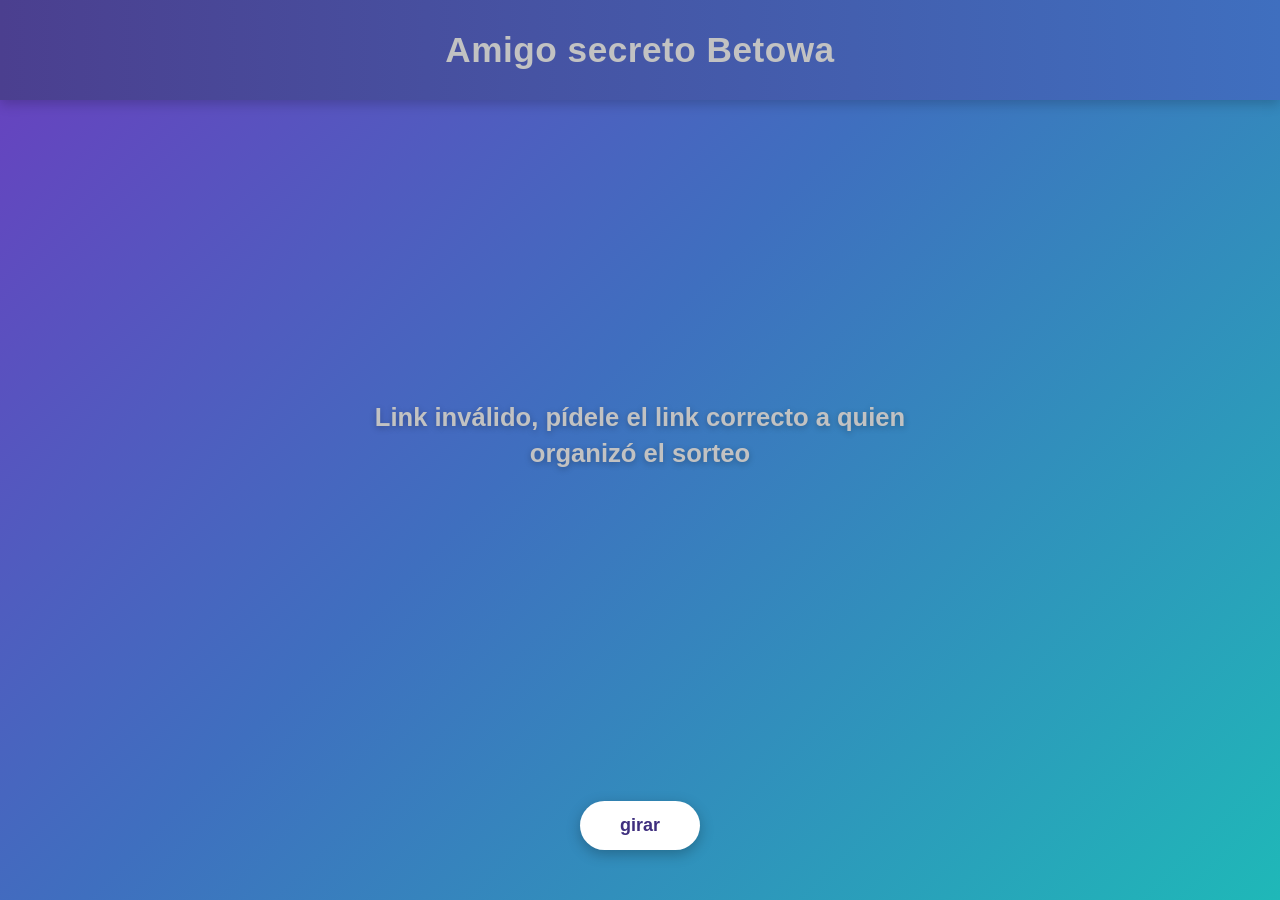
==== index.html @ 9b34591e "Primer commit Amigo secreto" ====
<!doctype html>
<html lang="en">
  <head>
    <meta charset="UTF-8" />
    <meta name="viewport" content="width=device-width, initial-scale=1.0" />
    <title>Estudio</title>
    <link rel="stylesheet" href="css/stylecoverpage.css" />
  </head>
  <body>
    <header>
      <h1>Amigo secreto Betowa</h1>
    </header>
    <main>
      <section>
        <div class="seleccion">
          <h2 id="amigosecreto"></h2>
        </div>
      </section>
    </main>
    <footer>
      <div class="button1"><button id="girar">girar</button></div>
    </footer>
  </body>
  <script src="js/seleccionpersona.js"></script>
</html>
---- css/stylecoverpage.css ----
body {
  background-color: #635a96;
}

header {
  background-color: #4e477581;
  padding: 20px;
  text-align: center;
}

h1,
h2 {
  font-family: "Arial", sans-serif;
  color: #c2c2c2;
}

main {
  padding: 20px;
  justify-content: center;
  align-items: center;
}

.button1 {
  display: flex;
  justify-content: center;
  align-items: center;
}

* {
  margin: 0;
  padding: 0;
  box-sizing: border-box;
}

body {
  font-family: "Segoe UI", Verdana, sans-serif;
  min-height: 100vh;
  background: linear-gradient(135deg, #6a3fbf 0%, #3f6fbf 45%, #1fb8b8 100%);
  color: white;
  display: flex;
  flex-direction: column;
}

header {
  background: linear-gradient(90deg, #4b3f8f, #3f6fbf);
  padding: 30px 20px;
  text-align: center;
  box-shadow: 0 4px 12px rgba(0, 0, 0, 0.2);
}

header h1 {
  font-size: 2.2rem;
  font-weight: 800;
  letter-spacing: 0.5px;
}

main {
  flex: 1;
  display: flex;
  align-items: center;
  justify-content: center;
  padding: 40px 20px;
}

section {
  text-align: center;
  max-width: 600px;
}

.seleccion h2 {
  font-size: 1.6rem;
  font-weight: 600;
  line-height: 1.4;
  text-shadow: 0 2px 6px rgba(0, 0, 0, 0.25);
}

footer {
  padding: 30px 20px 50px;
  text-align: center;
}

.button1 {
  display: flex;
  justify-content: center;
}

button {
  background-color: #ffffff;
  color: #3f2f7f;
  border: none;
  border-radius: 999px; /* forma de "pastilla" como el botón Registrarme */
  padding: 14px 40px;
  cursor: pointer;
  font-size: 18px;
  font-weight: 700;
  align-items: center;
  transition: all 0.2s ease;
  box-shadow: 0 4px 14px rgba(0, 0, 0, 0.25);
}

button:hover {
  background-color: #9a8de6;
  color: white;
  font-size: 19px;
  transform: translateY(-2px);
  box-shadow: 0 6px 18px rgba(0, 0, 0, 0.3);
}

button:active {
  transform: translateY(0);
}
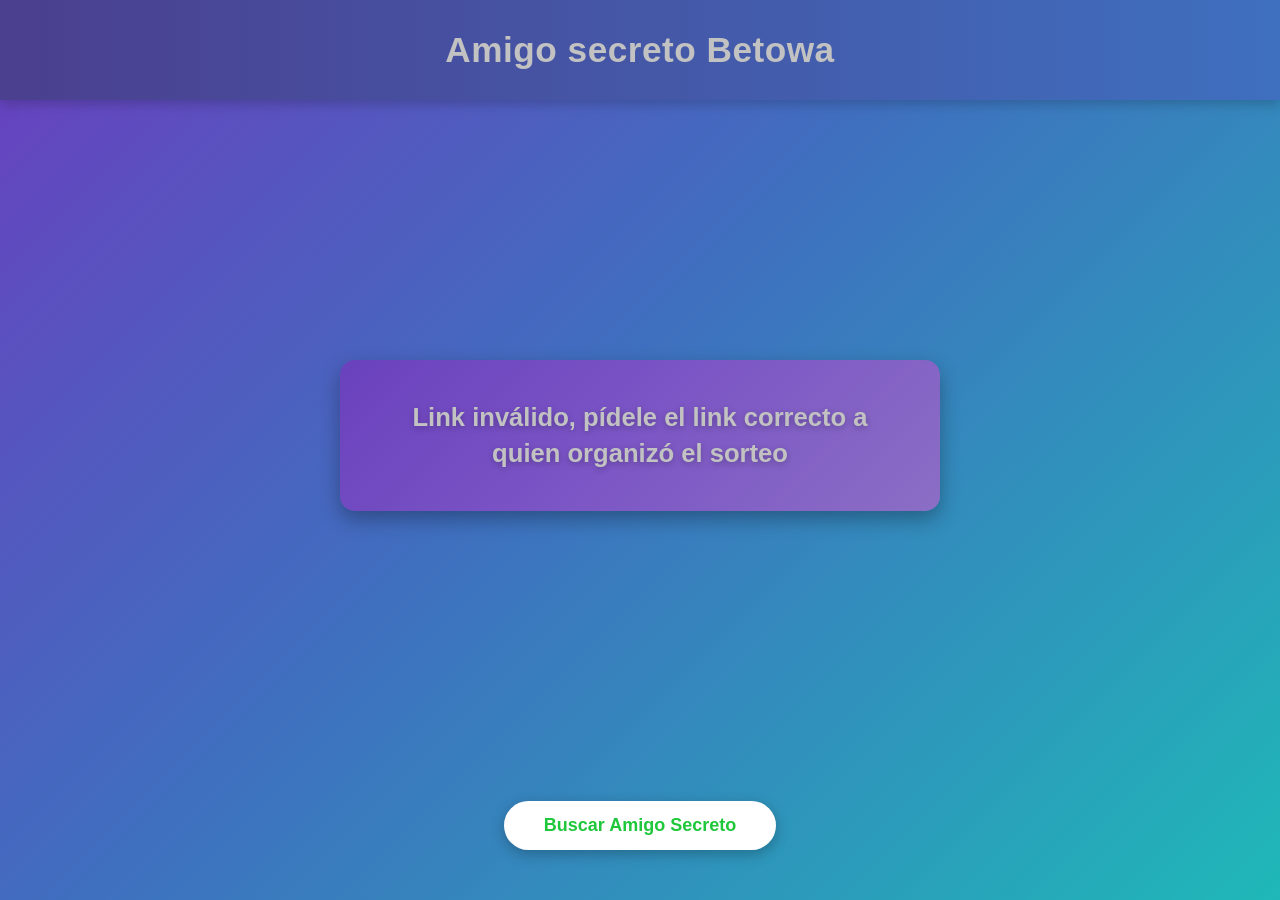
==== commit 4140f57a: "Segundo commit ultimos retoques" ====
--- a/index.html
+++ b/index.html
@@ -3,7 +3,7 @@
   <head>
     <meta charset="UTF-8" />
     <meta name="viewport" content="width=device-width, initial-scale=1.0" />
-    <title>Estudio</title>
+    <title>Amigo Secreto Betowa</title>
     <link rel="stylesheet" href="css/stylecoverpage.css" />
   </head>
   <body>
@@ -18,7 +18,9 @@
       </section>
     </main>
     <footer>
-      <div class="button1"><button id="girar">girar</button></div>
+      <div class="button1">
+        <button id="girar">Buscar Amigo Secreto</button>
+      </div>
     </footer>
   </body>
   <script src="js/seleccionpersona.js"></script>
--- a/css/stylecoverpage.css
+++ b/css/stylecoverpage.css
@@ -67,6 +67,13 @@
   max-width: 600px;
 }
 
+.seleccion {
+  background: linear-gradient(135deg, #6a41bd 0%, #7a54c5 45%, #8b6ec5 100%);
+  padding: 40px;
+  border-radius: 15px;
+  box-shadow: 0 8px 20px rgba(0, 0, 0, 0.3);
+}
+
 .seleccion h2 {
   font-size: 1.6rem;
   font-weight: 600;
@@ -86,7 +93,7 @@
 
 button {
   background-color: #ffffff;
-  color: #3f2f7f;
+  color: #1fc73b;
   border: none;
   border-radius: 999px; /* forma de "pastilla" como el botón Registrarme */
   padding: 14px 40px;
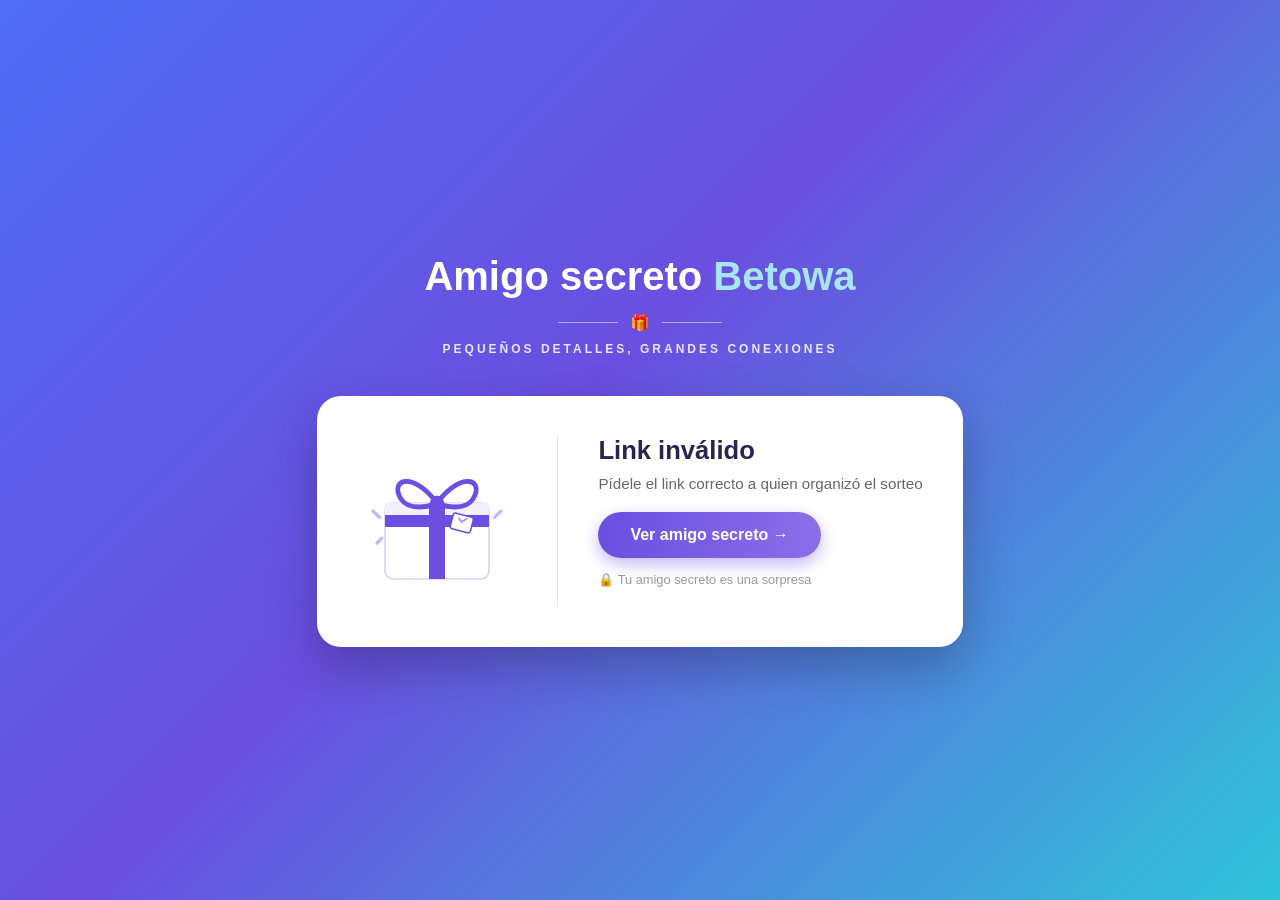
==== commit 9f9f0c77: "Ajuste de pagina visual" ====
--- a/index.html
+++ b/index.html
@@ -1,27 +1,97 @@
 <!doctype html>
-<html lang="en">
+<html lang="es">
   <head>
     <meta charset="UTF-8" />
     <meta name="viewport" content="width=device-width, initial-scale=1.0" />
-    <title>Amigo Secreto Betowa</title>
+    <title>Amigo secreto Betowa</title>
     <link rel="stylesheet" href="css/stylecoverpage.css" />
   </head>
   <body>
-    <header>
-      <h1>Amigo secreto Betowa</h1>
-    </header>
-    <main>
-      <section>
-        <div class="seleccion">
-          <h2 id="amigosecreto"></h2>
+    <div class="fondo-decorado">
+      <header>
+        <h1>Amigo secreto <span class="resaltado">Betowa</span></h1>
+        <div class="divisor">
+          <span class="linea"></span>
+          <span class="icono-regalo">🎁</span>
+          <span class="linea"></span>
         </div>
-      </section>
-    </main>
-    <footer>
-      <div class="button1">
-        <button id="girar">Buscar Amigo Secreto</button>
-      </div>
-    </footer>
+        <p class="subtitulo">PEQUEÑOS DETALLES, GRANDES CONEXIONES</p>
+      </header>
+
+      <main>
+        <div class="tarjeta">
+          <div class="ilustracion">
+            <svg viewBox="0 0 200 200" xmlns="http://www.w3.org/2000/svg">
+              <rect
+                x="35"
+                y="80"
+                width="130"
+                height="95"
+                rx="10"
+                fill="#ffffff"
+                stroke="#d8d3f5"
+                stroke-width="2"
+              />
+              <rect x="35" y="80" width="130" height="30" fill="#f3f1fd" />
+              <rect x="90" y="80" width="20" height="95" fill="#6c4fe0" />
+              <rect x="35" y="95" width="130" height="15" fill="#6c4fe0" />
+              <path
+                d="M100 80 C70 40, 40 50, 55 75 C65 90, 90 85, 100 80Z"
+                fill="none"
+                stroke="#6c4fe0"
+                stroke-width="6"
+                stroke-linecap="round"
+              />
+              <path
+                d="M100 80 C130 40, 160 50, 145 75 C135 90, 110 85, 100 80Z"
+                fill="none"
+                stroke="#6c4fe0"
+                stroke-width="6"
+                stroke-linecap="round"
+              />
+              <circle cx="100" cy="80" r="9" fill="#6c4fe0" />
+              <rect
+                x="118"
+                y="95"
+                width="26"
+                height="20"
+                rx="3"
+                fill="#ffffff"
+                stroke="#6c4fe0"
+                stroke-width="2"
+                transform="rotate(15 131 105)"
+              />
+              <path
+                d="M126 100 l4 4 6 -6"
+                stroke="#a78bfa"
+                stroke-width="2"
+                fill="none"
+                transform="rotate(15 131 105)"
+                stroke-linecap="round"
+                stroke-linejoin="round"
+              />
+              <path
+                d="M20 90 l8 8 M180 90 l-8 8 M25 130 l6 -6"
+                stroke="#c4b5fd"
+                stroke-width="4"
+                stroke-linecap="round"
+              />
+            </svg>
+          </div>
+
+          <div class="separador"></div>
+
+          <div class="contenido">
+            <h2 id="saludo">Hola 👋</h2>
+            <p id="mensaje">Llegó el momento de conocer tu amigo secreto</p>
+            <div id="resultado" class="resultado"></div>
+            <button id="girar">Ver amigo secreto →</button>
+            <p class="nota">🔒 Tu amigo secreto es una sorpresa</p>
+          </div>
+        </div>
+      </main>
+    </div>
+
+    <script src="js/seleccionpersona.js"></script>
   </body>
-  <script src="js/seleccionpersona.js"></script>
 </html>
--- a/css/stylecoverpage.css
+++ b/css/stylecoverpage.css
@@ -1,31 +1,3 @@
-body {
-  background-color: #635a96;
-}
-
-header {
-  background-color: #4e477581;
-  padding: 20px;
-  text-align: center;
-}
-
-h1,
-h2 {
-  font-family: "Arial", sans-serif;
-  color: #c2c2c2;
-}
-
-main {
-  padding: 20px;
-  justify-content: center;
-  align-items: center;
-}
-
-.button1 {
-  display: flex;
-  justify-content: center;
-  align-items: center;
-}
-
 * {
   margin: 0;
   padding: 0;
@@ -34,85 +6,181 @@
 
 body {
   font-family: "Segoe UI", Verdana, sans-serif;
+}
+
+.fondo-decorado {
   min-height: 100vh;
-  background: linear-gradient(135deg, #6a3fbf 0%, #3f6fbf 45%, #1fb8b8 100%);
-  color: white;
+  background: linear-gradient(135deg, #4f6df5 0%, #6a4fe0 45%, #2fc4d8 100%);
   display: flex;
   flex-direction: column;
+  align-items: center;
+  justify-content: center;
+  position: relative;
+  overflow: hidden;
+  padding: 60px 20px;
+}
+
+.texto-flotante {
+  position: absolute;
+  color: rgba(255, 255, 255, 0.55);
+  font-size: 0.75rem;
+  font-weight: 600;
+  letter-spacing: 1px;
+  line-height: 1.5;
+}
+
+.texto-arriba {
+  top: 60px;
+  right: 60px;
+  font-style: italic;
+  font-weight: 400;
+  text-align: right;
+}
+
+.texto-izq {
+  bottom: 40px;
+  left: 40px;
+}
+
+.texto-der {
+  bottom: 40px;
+  right: 40px;
+  text-align: right;
+}
+
+.corazon {
+  color: #d8cfff;
 }
 
 header {
-  background: linear-gradient(90deg, #4b3f8f, #3f6fbf);
-  padding: 30px 20px;
   text-align: center;
-  box-shadow: 0 4px 12px rgba(0, 0, 0, 0.2);
+  margin-bottom: 40px;
+  z-index: 1;
 }
 
 header h1 {
-  font-size: 2.2rem;
+  font-size: 2.5rem;
   font-weight: 800;
-  letter-spacing: 0.5px;
+  color: white;
+}
+
+header h1 .resaltado {
+  color: #a8e6ef;
+}
+
+.divisor {
+  display: flex;
+  align-items: center;
+  justify-content: center;
+  gap: 12px;
+  margin: 14px 0 10px;
+}
+
+.divisor .linea {
+  width: 60px;
+  height: 1px;
+  background: rgba(255, 255, 255, 0.5);
+}
+
+.icono-regalo {
+  font-size: 1rem;
+}
+
+.subtitulo {
+  color: rgba(255, 255, 255, 0.85);
+  font-size: 0.75rem;
+  letter-spacing: 3px;
+  font-weight: 600;
 }
 
 main {
-  flex: 1;
+  z-index: 1;
+}
+
+.tarjeta {
+  background: white;
+  border-radius: 24px;
+  padding: 40px;
   display: flex;
   align-items: center;
-  justify-content: center;
-  padding: 40px 20px;
+  gap: 40px;
+  max-width: 700px;
+  box-shadow: 0 20px 50px rgba(0, 0, 0, 0.25);
 }
 
-section {
-  text-align: center;
-  max-width: 600px;
+.ilustracion {
+  width: 160px;
+  flex-shrink: 0;
 }
 
-.seleccion {
-  background: linear-gradient(135deg, #6a41bd 0%, #7a54c5 45%, #8b6ec5 100%);
-  padding: 40px;
-  border-radius: 15px;
-  box-shadow: 0 8px 20px rgba(0, 0, 0, 0.3);
+.ilustracion svg {
+  width: 100%;
+  height: auto;
 }
 
-.seleccion h2 {
-  font-size: 1.6rem;
-  font-weight: 600;
-  line-height: 1.4;
-  text-shadow: 0 2px 6px rgba(0, 0, 0, 0.25);
+.separador {
+  width: 1px;
+  align-self: stretch;
+  background: #e5e1f7;
 }
 
-footer {
-  padding: 30px 20px 50px;
-  text-align: center;
+.contenido h2 {
+  font-size: 1.6rem;
+  color: #2c2350;
+  font-weight: 700;
 }
 
-.button1 {
-  display: flex;
-  justify-content: center;
+.contenido h2 .nombre {
+  color: #6c4fe0;
+}
+
+.contenido p {
+  color: #666;
+  margin: 10px 0 20px;
+  font-size: 0.95rem;
+}
+
+.resultado {
+  font-size: 1.2rem;
+  font-weight: 700;
+  color: #6c4fe0;
+  margin-bottom: 14px;
 }
 
 button {
-  background-color: #ffffff;
-  color: #1fc73b;
+  background: linear-gradient(90deg, #6a4fe0, #8a6fea);
+  color: white;
   border: none;
-  border-radius: 999px; /* forma de "pastilla" como el botón Registrarme */
-  padding: 14px 40px;
+  border-radius: 999px;
+  padding: 14px 32px;
+  font-size: 16px;
+  font-weight: 700;
   cursor: pointer;
-  font-size: 18px;
-  font-weight: 700;
-  align-items: center;
   transition: all 0.2s ease;
-  box-shadow: 0 4px 14px rgba(0, 0, 0, 0.25);
+  box-shadow: 0 6px 16px rgba(106, 79, 224, 0.4);
 }
 
 button:hover {
-  background-color: #9a8de6;
-  color: white;
-  font-size: 19px;
   transform: translateY(-2px);
-  box-shadow: 0 6px 18px rgba(0, 0, 0, 0.3);
+  box-shadow: 0 8px 20px rgba(106, 79, 224, 0.5);
 }
 
-button:active {
-  transform: translateY(0);
+.nota {
+  margin-top: 14px !important;
+  font-size: 0.8rem !important;
+  color: #999 !important;
 }
+
+@media (max-width: 600px) {
+  .tarjeta {
+    flex-direction: column;
+    text-align: center;
+  }
+  .separador {
+    width: 80%;
+    height: 1px;
+  }
+  .texto-flotante {
+    display: none;
+  }
+}
